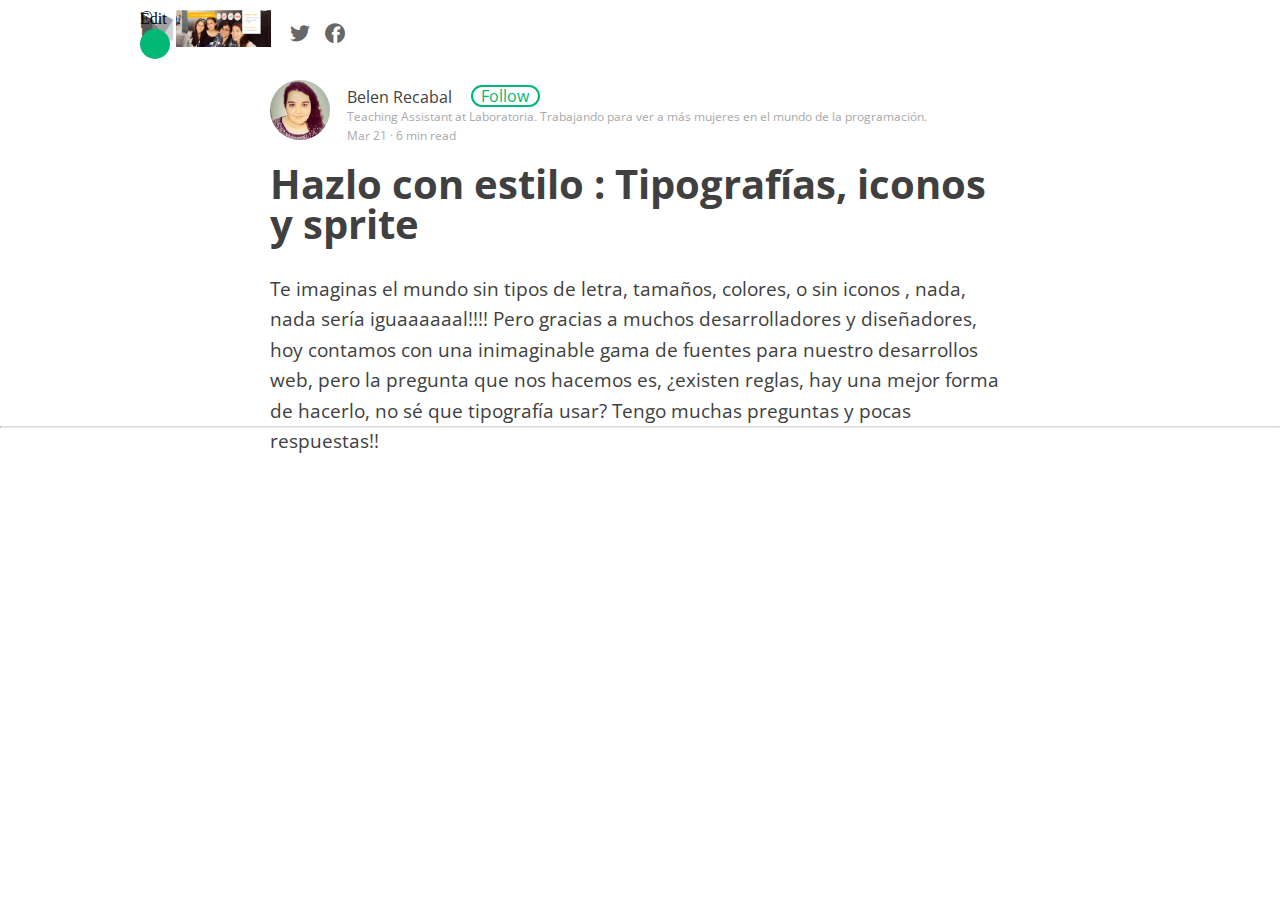
==== index.html @ 1617cf50 "Maquetando en html" ====
<!DOCTYPE html>
<html>
<head>
	<meta charset="utf-8">
	<title>Tipografías, iconos y sprite</title>
	<link rel="stylesheet" type="text/css" href="assets/css/main.css">
	<link rel="stylesheet" type="text/css" href="assets/fonts/style.css">
	<link rel="stylesheet" type="text/css" href="assets/fonts2/style.css">
	<link href="https://fonts.googleapis.com/css?family=Open+Sans:300,300i,400,400i,600,600i,700,700i,800,800i|Roboto:100,100i,300,300i,400,400i,500,500i,700,700i,900,900i" rel="stylesheet"> 
</head>
<body>
	<header id="header">
		<div id="header-left">
			<div id="icon-medium">
				<span class="icon-medium"><span class="path1"></span><span class="path2"></span><span class="path3"></span><span class="path4"></span></span>
			</div>
			<p id="barra-vertical">&vert;</p>
			<img id="img-cabecera" src="assets/img/coders.png">
			<div id="iconos-redes-sociales">
				<span class="icon-twitter"></span>
				<span class="icon-facebook"></span>
			</div>
		</div>
		<div id="header-right">
			<p class="edit">Edit</p>
			<span class="icon-Search"></span>
			<div id="circulo-verde"></div>
			<div id="imagen-perfil"></div>
			<div id="logo-laboratoria">
				<img src="">
			</div>			
		</div>
	</header>
	<section id="general-body">
		<section id="user">
			<img id="foto-user" src="assets/img/user.jpeg">
			<div>
				<p id="name-user">Belen Recabal</p>
				<div id="follow">
					<p>Follow</p>
				</div>
				<p class="texto-user">Teaching Assistant at Laboratoria. Trabajando para ver a más mujeres en el mundo de la programación.</p>
				<p class="texto-user">Mar 21 · 6 min read</p>
			</div>
		</section>
		<section id="body-page">
			<h1>Hazlo con estilo : Tipografías, iconos y sprite</h1>
			<p id="body">Te imaginas el mundo sin tipos de letra, tamaños, colores, o sin iconos , nada, nada sería iguaaaaaal!!!! Pero gracias a muchos desarrolladores y diseñadores, hoy contamos con una inimaginable gama de fuentes para nuestro desarrollos web, pero la pregunta que nos hacemos es, ¿existen reglas, hay una mejor forma de hacerlo, no sé que tipografía usar? Tengo muchas preguntas y pocas respuestas!!</p>
		</section>
	</section>
	<footer>
		<hr>
		<div>
			<span></span>
		</div>
	</footer>
	<script type="text/javascript" src="assets/js/app.js"></script>
	</body>
</html>
---- assets/css/main.css ----
*{
	margin: 0;
	padding: 0;
}

#header{
	position: relative;
	margin: 0 auto;
	padding: 0;
	top: 10px;
	bottom: 0;
	right: 0;
	left: 0;
	width: 1000px;
	height: 50px;
}

#header-left{
	position: absolute;
}

#icono-medium{
	position: absolute;
}

.icon-medium .path1{
  	font-size: 35px;
}
.icon-medium .path2{
	font-size: 35px;
}
.icon-medium .path3{
	font-size: 35px;
}
.icon-medium .path4{
	font-size: 35px;
}

#barra-vertical{
	position: absolute;
	top: 0;
}

#img-cabecera{
	position: absolute;
	width: 95px;
	height: 37px;
	top: 0;
	left: 36px;
}

#iconos-redes-sociales{
	position: absolute;
	top: 13px;
	left: 150px;
	font-size: 20px;
	color: rgba(0,0,0,.6);
}

.icon-twitter{
	position: absolute;
}

.icon-facebook{
	position: absolute;
	left: 35px;
}

#header-rigth{
	position: absolute;
	top: 0;
	right: 0;
}

.edit{
	position: absolute;
}

.icon-Seach{
	position: absolute;
}

#circulo-verde{
	position: absolute;
	width: 30px;
	height: 30px;
	border-radius: 30px;
	background-color: #02B875;
}

.icon-notification{

}

#general-body{
	position: relative;
	width: 740px;
	margin: 0 auto;
	padding: 0;
	top: 30px;
	bottom: 0;
	right: 0;
	left: 0;
	font-family: 'Open Sans', sans-serif;
	color: #404040;
}

#user{
	display: inline-block;

}

#foto-user{
	width: 60px;
	height: 60px;
	border-radius: 60px;
	/*display: inline-block;*/
}

#user div{
	display: inline-block;
	margin: 0 0 0 13px;
}

.texto-user{
	font-size: 0.75rem;
	padding-bottom: 2px;
	color: #a9a9a9;
}

#name-user{
	font-size: 1rem;
}

#follow{
	width: 65px;
	height: 18px;
	border: 2px solid #02B875;
	border-radius: 18px;
	position: absolute;
	top: 5px;
	left: 188px;
	color: #02B875;
}

#follow p{
	position: absolute;
	top: -2.5px;
	left: 8px;
}

#body-page{
	margin: 18px 0 0 0;
}

h1{
	font-size: 2.5rem;
	line-height: 2.5rem;
}

#body{
	font-size: 1.2rem;
	line-height: 1.9rem;
	padding: 30px 0 0 0;
}

hr{
	border-top: 1px solid #d9d9d9;
}
---- assets/fonts/style.css ----
@font-face {
  font-family: 'icomoon';
  src:  url('fonts/icomoon.eot?s0huda');
  src:  url('fonts/icomoon.eot?s0huda#iefix') format('embedded-opentype'),
    url('fonts/icomoon.ttf?s0huda') format('truetype'),
    url('fonts/icomoon.woff?s0huda') format('woff'),
    url('fonts/icomoon.svg?s0huda#icomoon') format('svg');
  font-weight: normal;
  font-style: normal;
}

[class^="icon-"], [class*=" icon-"] {
  /* use !important to prevent issues with browser extensions that change fonts */
  font-family: 'icomoon' !important;
  speak: none;
  font-style: normal;
  font-weight: normal;
  font-variant: normal;
  text-transform: none;
  line-height: 1;

  /* Better Font Rendering =========== */
  -webkit-font-smoothing: antialiased;
  -moz-osx-font-smoothing: grayscale;
}

.icon-like1:before {
  content: "\e900";
}
.icon-like:before {
  content: "\e901";
}
.icon-Search:before {
  content: "\e902";
}
.icon-Speech-Bubble:before {
  content: "\e903";
}
.icon-medium .path1:before {
  content: "\e904";
  color: rgb(208, 208, 208);
}
.icon-medium .path2:before {
  content: "\e905";
  margin-left: -1em;
  color: rgb(161, 161, 161);
}
.icon-medium .path3:before {
  content: "\e906";
  margin-left: -1em;
  color: rgb(128, 128, 128);
}
.icon-medium .path4:before {
  content: "\e907";
  margin-left: -1em;
  color: rgb(87, 87, 87);
}
.icon-twitter:before {
  content: "\e908";
}
.icon-facebook:before {
  content: "\e909";
}
.icon-mediumColor .path1:before {
  content: "\e90a";
  color: rgb(0, 253, 141);
}
.icon-mediumColor .path2:before {
  content: "\e90b";
  margin-left: -1em;
  color: rgb(0, 228, 112);
}
.icon-mediumColor .path3:before {
  content: "\e90c";
  margin-left: -1em;
  color: rgb(0, 201, 103);
}
.icon-mediumColor .path4:before {
  content: "\e90d";
  margin-left: -1em;
  color: rgb(0, 173, 108);
}
---- assets/fonts2/style.css ----
@font-face {
  font-family: 'icomoon';
  src:  url('fonts/icomoon.eot?mwyaur');
  src:  url('fonts/icomoon.eot?mwyaur#iefix') format('embedded-opentype'),
    url('fonts/icomoon.ttf?mwyaur') format('truetype'),
    url('fonts/icomoon.woff?mwyaur') format('woff'),
    url('fonts/icomoon.svg?mwyaur#icomoon') format('svg');
  font-weight: normal;
  font-style: normal;
}

[class^="icon-"], [class*=" icon-"] {
  /* use !important to prevent issues with browser extensions that change fonts */
  font-family: 'icomoon' !important;
  speak: none;
  font-style: normal;
  font-weight: normal;
  font-variant: normal;
  text-transform: none;
  line-height: 1;

  /* Better Font Rendering =========== */
  -webkit-font-smoothing: antialiased;
  -moz-osx-font-smoothing: grayscale;
}

.icon-notification:before {
  content: "\e900";
}
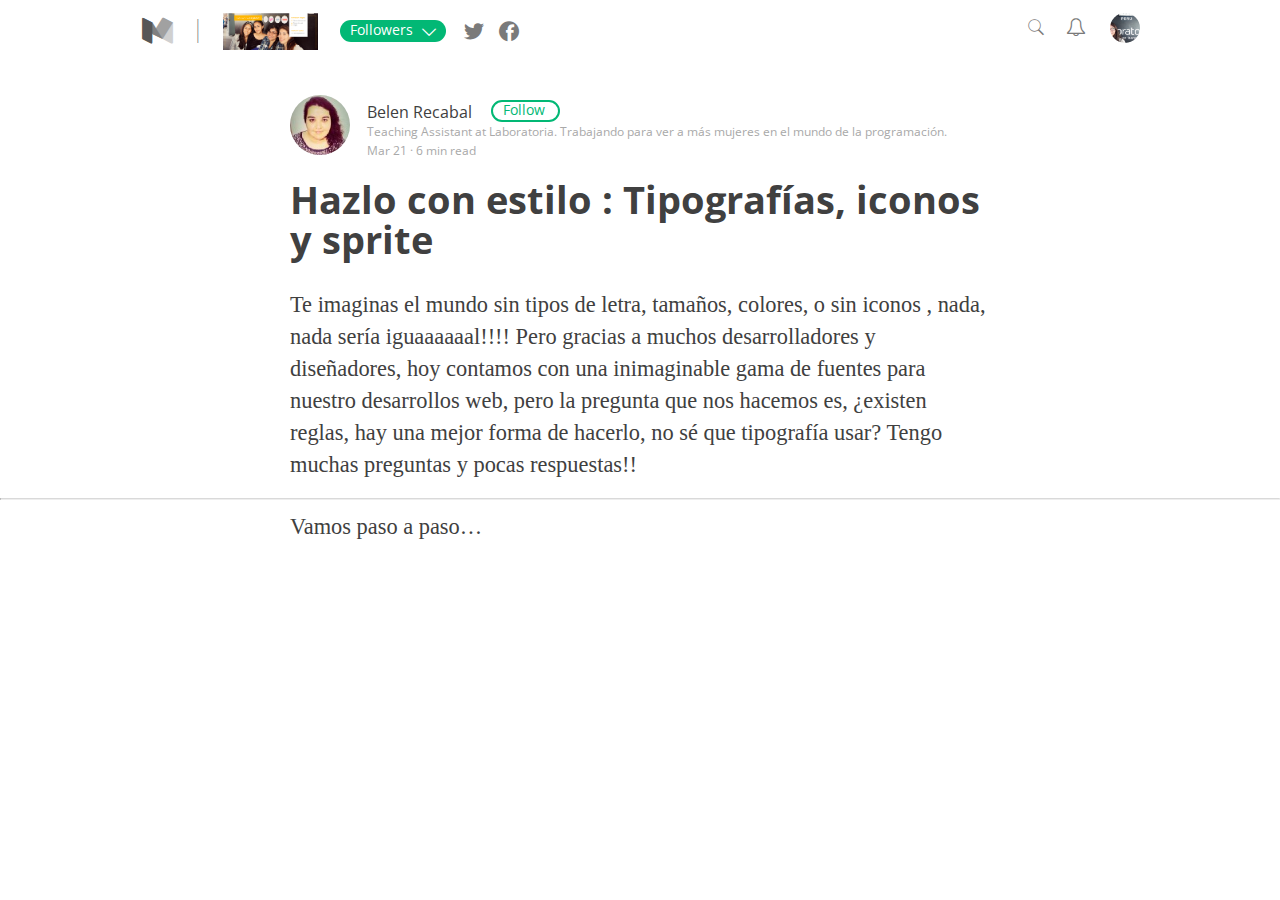
==== commit b75a5ced: "Contruyendo Body" ====
--- a/index.html
+++ b/index.html
@@ -16,19 +16,21 @@
 			</div>
 			<p id="barra-vertical">&vert;</p>
 			<img id="img-cabecera" src="assets/img/coders.png">
+			<div id="followers">
+				<p>Followers</p>
+				<span class="icon-chevron-thin-down"></span>
+			</div>
 			<div id="iconos-redes-sociales">
 				<span class="icon-twitter"></span>
 				<span class="icon-facebook"></span>
 			</div>
 		</div>
 		<div id="header-right">
-			<p class="edit">Edit</p>
-			<span class="icon-Search"></span>
-			<div id="circulo-verde"></div>
-			<div id="imagen-perfil"></div>
-			<div id="logo-laboratoria">
-				<img src="">
-			</div>			
+			<div id="iconos-right">
+				<span class="icon-Search"></span>
+				<span class="icon-notification"></span>
+			</div>
+			<img id="me" src="assets/img/me.jpg">	
 		</div>
 	</header>
 	<section id="general-body">
@@ -45,7 +47,8 @@
 		</section>
 		<section id="body-page">
 			<h1>Hazlo con estilo : Tipografías, iconos y sprite</h1>
-			<p id="body">Te imaginas el mundo sin tipos de letra, tamaños, colores, o sin iconos , nada, nada sería iguaaaaaal!!!! Pero gracias a muchos desarrolladores y diseñadores, hoy contamos con una inimaginable gama de fuentes para nuestro desarrollos web, pero la pregunta que nos hacemos es, ¿existen reglas, hay una mejor forma de hacerlo, no sé que tipografía usar? Tengo muchas preguntas y pocas respuestas!!</p>
+			<p class="body">Te imaginas el mundo sin tipos de letra, tamaños, colores, o sin iconos , nada, nada sería iguaaaaaal!!!! Pero gracias a muchos desarrolladores y diseñadores, hoy contamos con una inimaginable gama de fuentes para nuestro desarrollos web, pero la pregunta que nos hacemos es, ¿existen reglas, hay una mejor forma de hacerlo, no sé que tipografía usar? Tengo muchas preguntas y pocas respuestas!!</p>
+			<p class="body">Vamos paso a paso…</p>
 		</section>
 	</section>
 	<footer>
--- a/assets/css/main.css
+++ b/assets/css/main.css
@@ -7,7 +7,7 @@
 	position: relative;
 	margin: 0 auto;
 	padding: 0;
-	top: 10px;
+	top: 13px;
 	bottom: 0;
 	right: 0;
 	left: 0;
@@ -17,6 +17,8 @@
 
 #header-left{
 	position: absolute;
+	width: 450px;
+	height: 50px;
 }
 
 #icono-medium{
@@ -39,6 +41,11 @@
 #barra-vertical{
 	position: absolute;
 	top: 0;
+	left: 55px;
+	font-size: 28px;
+	color: #7A7A7A;
+	font-weight: 100;
+	font-family: 'Roboto', sans-serif;
 }
 
 #img-cabecera{
@@ -46,15 +53,40 @@
 	width: 95px;
 	height: 37px;
 	top: 0;
-	left: 36px;
+	left: 83px;
+}
+
+#followers{
+	width: 106px;
+	height: 22px;
+	border-radius: 18px;
+	position: absolute;
+	top: 7px;
+	left: 200px;
+	background-color: #02B875;
+	color: white;
+}
+
+#followers p{
+	font-family: 'Open Sans', sans-serif;
+	position: absolute;
+	top: 0;
+	left: 10px;
+	font-size: 0.9rem;
+}
+
+.icon-chevron-thin-down{
+	position: absolute;
+	top: 4px;
+	left: 81px;
 }
 
 #iconos-redes-sociales{
 	position: absolute;
-	top: 13px;
-	left: 150px;
+	top: 8px;
+	left: 324px;
 	font-size: 20px;
-	color: rgba(0,0,0,.6);
+	color: #7A7A7A;
 }
 
 .icon-twitter{
@@ -66,38 +98,48 @@
 	left: 35px;
 }
 
-#header-rigth{
-	position: absolute;
-	top: 0;
-	right: 0;
-}
-
-.edit{
-	position: absolute;
-}
-
-.icon-Seach{
-	position: absolute;
-}
-
-#circulo-verde{
+#header-right{
+	position: absolute;
+	top: 0;
+	right: 0;
+	width: 130px;
+	height: 50px;
+}
+
+#iconos-right{
+	position: absolute;
+	top: 5px;
+	right: 55px;
+	font-size: 18px;
+	color: #7A7A7A;
+}
+
+.icon-Search{
+	position: absolute;
+	right: 40px;
+}
+
+.icon-notification{
+	position: absolute;
+	right: 0px;
+}
+
+#me{
 	position: absolute;
 	width: 30px;
 	height: 30px;
 	border-radius: 30px;
 	background-color: #02B875;
-}
-
-.icon-notification{
-
+	top: 0;
+	right: 0;
 }
 
 #general-body{
 	position: relative;
-	width: 740px;
+	width: 700px;
 	margin: 0 auto;
 	padding: 0;
-	top: 30px;
+	top: 45px;
 	bottom: 0;
 	right: 0;
 	left: 0;
@@ -145,8 +187,9 @@
 
 #follow p{
 	position: absolute;
-	top: -2.5px;
-	left: 8px;
+	top: -2.4px;
+	left: 10px;
+	font-size: 0.9rem
 }
 
 #body-page{
@@ -154,14 +197,15 @@
 }
 
 h1{
-	font-size: 2.5rem;
+	font-size: 2.4rem;
 	line-height: 2.5rem;
 }
 
-#body{
-	font-size: 1.2rem;
-	line-height: 1.9rem;
+.body{
+	font-size: 1.4rem;
+	line-height: 2rem;
 	padding: 30px 0 0 0;
+	font-family: 'Cambria', serif;
 }
 
 hr{
--- a/assets/fonts2/style.css
+++ b/assets/fonts2/style.css
@@ -1,10 +1,10 @@
 @font-face {
   font-family: 'icomoon';
-  src:  url('fonts/icomoon.eot?mwyaur');
-  src:  url('fonts/icomoon.eot?mwyaur#iefix') format('embedded-opentype'),
-    url('fonts/icomoon.ttf?mwyaur') format('truetype'),
-    url('fonts/icomoon.woff?mwyaur') format('woff'),
-    url('fonts/icomoon.svg?mwyaur#icomoon') format('svg');
+  src:  url('fonts/icomoon.eot?jzvovy');
+  src:  url('fonts/icomoon.eot?jzvovy#iefix') format('embedded-opentype'),
+    url('fonts/icomoon.ttf?jzvovy') format('truetype'),
+    url('fonts/icomoon.woff?jzvovy') format('woff'),
+    url('fonts/icomoon.svg?jzvovy#icomoon') format('svg');
   font-weight: normal;
   font-style: normal;
 }
@@ -27,4 +27,7 @@
 .icon-notification:before {
   content: "\e900";
 }
+.icon-chevron-thin-down:before {
+  content: "\e901";
+}
 
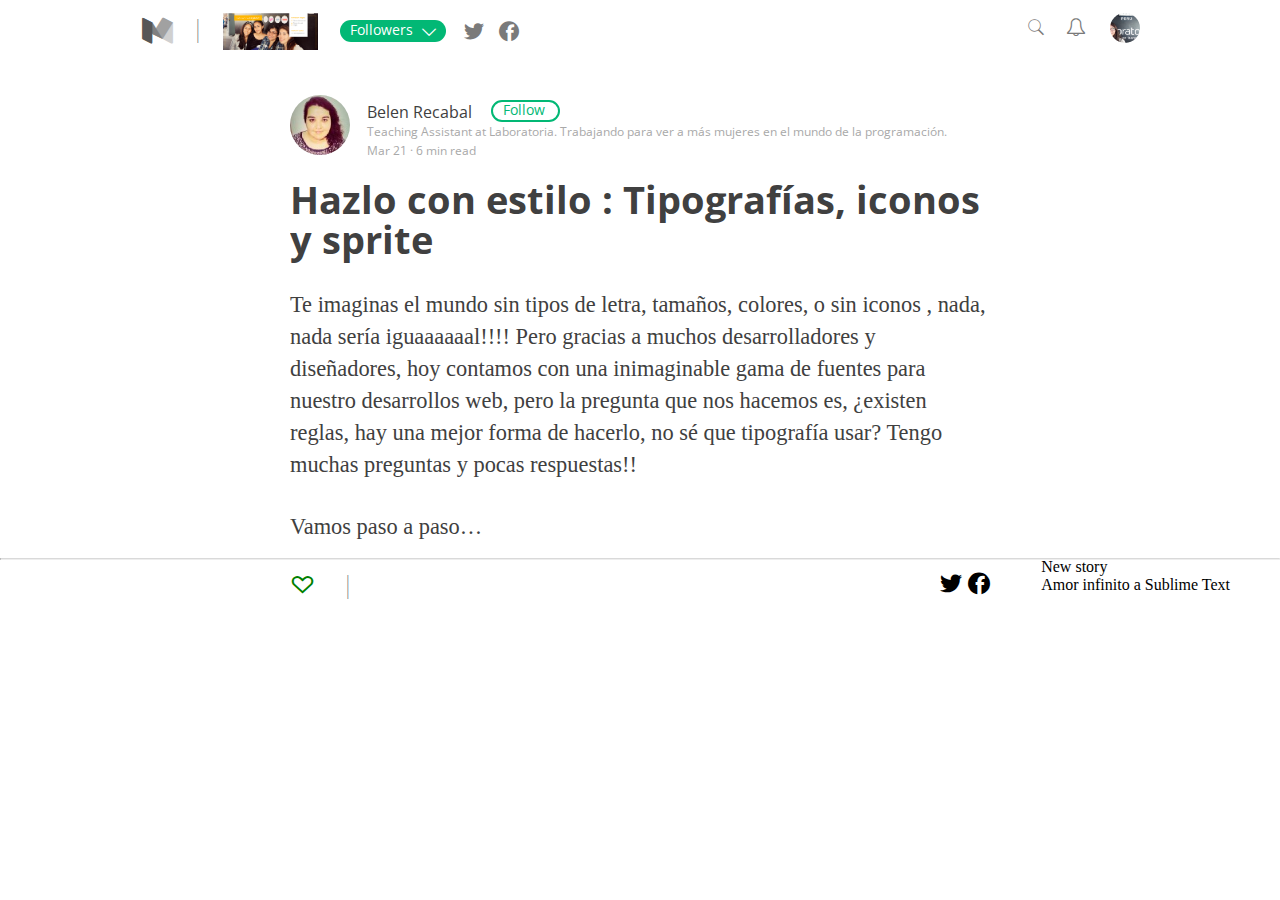
==== commit 22d52207: "Estilos" ====
--- a/index.html
+++ b/index.html
@@ -14,7 +14,7 @@
 			<div id="icon-medium">
 				<span class="icon-medium"><span class="path1"></span><span class="path2"></span><span class="path3"></span><span class="path4"></span></span>
 			</div>
-			<p id="barra-vertical">&vert;</p>
+			<p class="barra-vertical">&vert;</p>
 			<img id="img-cabecera" src="assets/img/coders.png">
 			<div id="followers">
 				<p>Followers</p>
@@ -51,10 +51,23 @@
 			<p class="body">Vamos paso a paso…</p>
 		</section>
 	</section>
-	<footer>
+	<footer id="footer">
 		<hr>
-		<div>
-			<span></span>
+		<section id="bottom-body">
+			<div id="iconos-redes-left">
+			<span class="heart-outlined"></span>
+			<span class="icon-Speech-Bubble"></span>
+		</div>
+		<div id="iconos-redes-right">
+			<span class="icon-twitter"></span>
+			<span class="icon-facebook"></span>
+		</div>
+		<p class="barra-vertical">&vert;</p>
+		</section>
+		<div id="leyend">
+			<p>New story</p>
+			<p>Amor infinito a Sublime Text</p>
+			<span class="heart-outlined"></span>
 		</div>
 	</footer>
 	<script type="text/javascript" src="assets/js/app.js"></script>
--- a/assets/css/main.css
+++ b/assets/css/main.css
@@ -38,7 +38,7 @@
 	font-size: 35px;
 }
 
-#barra-vertical{
+.barra-vertical{
 	position: absolute;
 	top: 0;
 	left: 55px;
@@ -75,7 +75,7 @@
 	font-size: 0.9rem;
 }
 
-.icon-chevron-thin-down{
+ #header .icon-chevron-thin-down{
 	position: absolute;
 	top: 4px;
 	left: 81px;
@@ -89,11 +89,11 @@
 	color: #7A7A7A;
 }
 
-.icon-twitter{
-	position: absolute;
-}
-
-.icon-facebook{
+#header .icon-twitter{
+	position: absolute;
+}
+
+#header .icon-facebook{
 	position: absolute;
 	left: 35px;
 }
@@ -208,6 +208,54 @@
 	font-family: 'Cambria', serif;
 }
 
-hr{
+footer{
+	position: relative;
+	height: 50px;
+	top: 60px;
+	font-family: 
+}
+
+#footer hr{
 	border-top: 1px solid #d9d9d9;
-}+}
+
+#bottom-body{
+	width: 700px;
+	position: absolute;
+	font-family: 'Open Sans', sans-serif;;
+	top: 11px;
+	right: 0;
+	left: 0;
+	bottom: 0;
+	margin: 0 auto;
+	font-size: 22px;
+}
+
+#iconos-redes-left{
+	position: absolute;
+	left: 0;
+	top: 0;
+}
+
+.heart-outlined{
+	color: green;
+	font-size: 25px;
+}
+
+.icon-Speech-Bubble{
+	color: green;
+	font-size: 25px;
+}
+
+#iconos-redes-right{
+	position: absolute;
+	top: 0;
+	right: 0;
+}
+
+#leyend{
+	position: absolute;
+	top: 0;
+	right: 50px;
+}
+
--- a/assets/fonts2/style.css
+++ b/assets/fonts2/style.css
@@ -1,10 +1,10 @@
 @font-face {
   font-family: 'icomoon';
-  src:  url('fonts/icomoon.eot?jzvovy');
-  src:  url('fonts/icomoon.eot?jzvovy#iefix') format('embedded-opentype'),
-    url('fonts/icomoon.ttf?jzvovy') format('truetype'),
-    url('fonts/icomoon.woff?jzvovy') format('woff'),
-    url('fonts/icomoon.svg?jzvovy#icomoon') format('svg');
+  src:  url('fonts/icomoon.eot?ezeo7i');
+  src:  url('fonts/icomoon.eot?ezeo7i#iefix') format('embedded-opentype'),
+    url('fonts/icomoon.ttf?ezeo7i') format('truetype'),
+    url('fonts/icomoon.woff?ezeo7i') format('woff'),
+    url('fonts/icomoon.svg?ezeo7i#icomoon') format('svg');
   font-weight: normal;
   font-style: normal;
 }
@@ -24,10 +24,13 @@
   -moz-osx-font-smoothing: grayscale;
 }
 
+.icon-chevron-thin-down:before {
+  content: "\e901";
+}
+.icon-heart-outlined:before {
+  content: "\e903";
+}
 .icon-notification:before {
   content: "\e900";
 }
-.icon-chevron-thin-down:before {
-  content: "\e901";
-}
 
